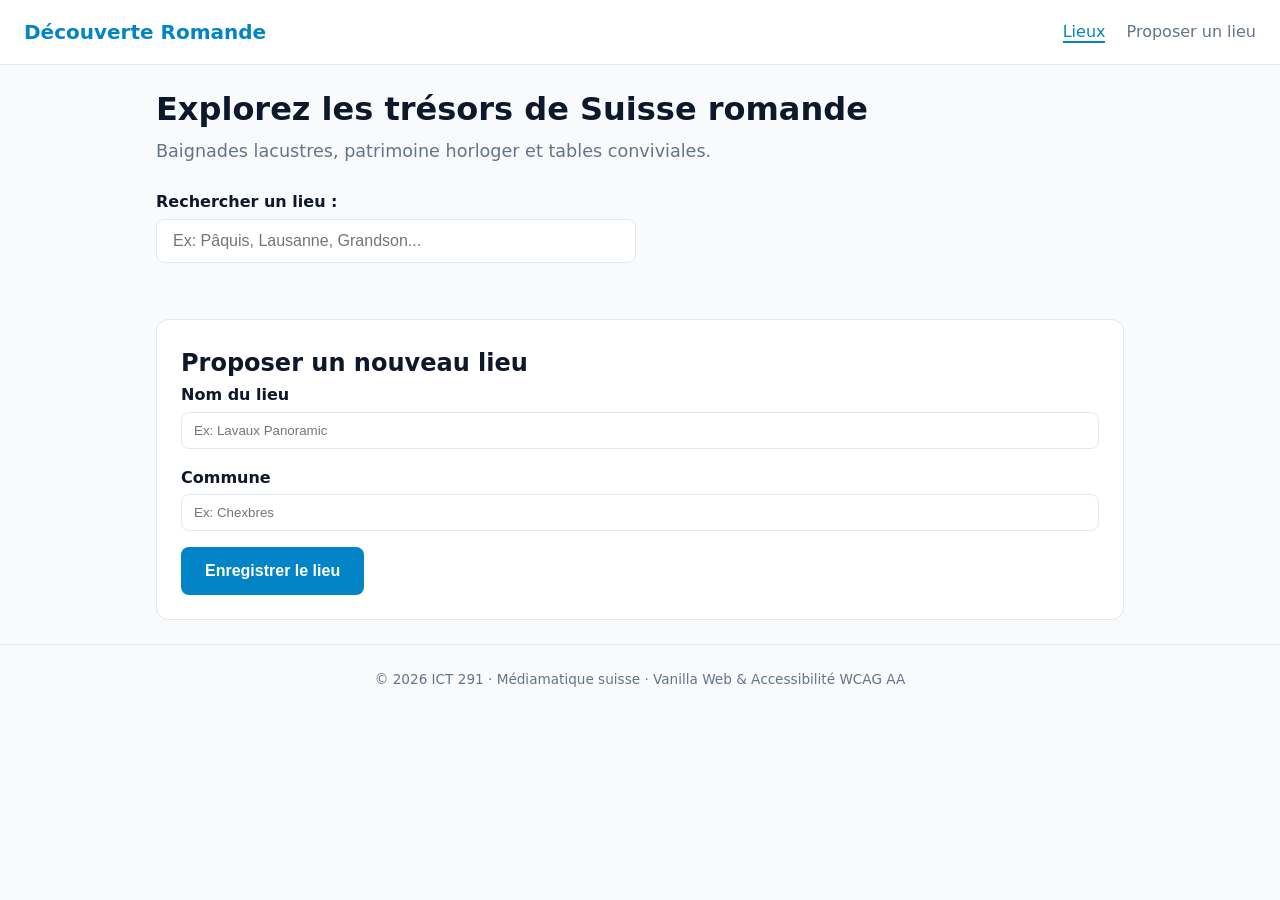
==== inkfinder/e3-1-maquette-en-vrai/depart/index.html @ 5a4d224a "dossier inkfinder avec design intégré et le début du code" ====
<!DOCTYPE html>
<html lang="fr">
<head>
  <meta charset="utf-8">
  <meta name="viewport" content="width=device-width, initial-scale=1">
  <title>Application Découverte Romande — ICT 291</title>
  <link rel="stylesheet" href="style.css">
</head>
<body>
  <header class="header-site">
    <div class="logo">Découverte Romande</div>
    <nav class="nav-site" aria-label="Navigation principale">
      <a href="#liste-cartes" class="lien-nav actif">Lieux</a>
      <a href="#formulaire-section" class="lien-nav">Proposer un lieu</a>
    </nav>
  </header>

  <main class="contenu-principal">
    <section class="hero-section">
      <h1>Explorez les trésors de Suisse romande</h1>
      <p class="hero-intro">Baignades lacustres, patrimoine horloger et tables conviviales.</p>
    </section>

    <!-- Zone de recherche dynamique -->
    <div class="barre-recherche">
      <label for="recherche" class="label-recherche">Rechercher un lieu :</label>
      <input type="search" id="recherche" placeholder="Ex: Pâquis, Lausanne, Grandson..." class="champ-recherche">
      <p id="recherche-vide" class="message-vide" hidden>Aucun résultat ne correspond à votre saisie.</p>
    </div>

    <!-- Conteneur d'injection dynamique JavaScript -->
    <section id="liste-cartes" class="cartes-grille" aria-live="polite">
      <!-- Les cartes de data.json seront injectées ici par js/app.js -->
    </section>

    <!-- Formulaire d'ajout réactif -->
    <section id="formulaire-section" class="section-formulaire">
      <h2>Proposer un nouveau lieu</h2>
      <form id="formulaire-ajout" class="formulaire-propre" novalidate>
        <div class="champ-groupe">
          <label for="champ-nom">Nom du lieu</label>
          <input type="text" id="champ-nom" required minlength="3" placeholder="Ex: Lavaux Panoramic">
        </div>

        <div class="champ-groupe">
          <label for="champ-commune">Commune</label>
          <input type="text" id="champ-commune" required minlength="2" placeholder="Ex: Chexbres">
        </div>

        <p id="erreurs-formulaire" class="alerte-erreur" hidden></p>
        <button type="submit" class="btn-primaire">Enregistrer le lieu</button>
      </form>
    </section>
  </main>

  <footer class="footer-site">
    <p>&copy; 2026 ICT 291 · Médiamatique suisse · Vanilla Web & Accessibilité WCAG AA</p>
  </footer>

  <script src="js/app.js"></script>
</body>
</html>
---- inkfinder/e3-1-maquette-en-vrai/depart/style.css ----
/* Design Tokens — Charte graphique du projet ICT 291 */
:root {
  --color-bg: #f8fafc;
  --color-surface: #ffffff;
  --color-text: #0f172a;
  --color-text-muted: #64748b;
  --color-primary: #0284c7;
  --color-primary-hover: #0369a1;
  --color-border: #e2e8f0;
  --color-error: #b91c1c;
  --color-error-bg: #fef2f2;
  --font-sans: system-ui, -apple-system, BlinkMacSystemFont, "Segoe UI", Roboto, sans-serif;
  --space-1: 4px;
  --space-2: 8px;
  --space-3: 16px;
  --space-4: 24px;
  --space-5: 32px;
  --radius-card: 12px;
  --radius-btn: 8px;
  --shadow-sm: 0 1px 3px rgba(0, 0, 0, 0.08);
  --shadow-hover: 0 10px 15px -3px rgba(0, 0, 0, 0.1);
}

* {
  box-sizing: border-box;
  margin: 0;
  padding: 0;
}

body {
  font-family: var(--font-sans);
  background-color: var(--color-bg);
  color: var(--color-text);
  line-height: 1.6;
}

/* En-tête */
.header-site {
  display: flex;
  justify-content: space-between;
  align-items: center;
  padding: var(--space-3) var(--space-4);
  background-color: var(--color-surface);
  border-bottom: 1px solid var(--color-border);
}

.logo {
  font-size: 1.25rem;
  font-weight: 700;
  color: var(--color-primary);
}

.nav-site .lien-nav {
  margin-left: var(--space-3);
  text-decoration: none;
  color: var(--color-text-muted);
  font-weight: 500;
}

.nav-site .lien-nav.actif {
  color: var(--color-primary);
  border-bottom: 2px solid var(--color-primary);
}

/* Corps principal */
.contenu-principal {
  max-width: 1000px;
  margin: 0 auto;
  padding: var(--space-4) var(--space-3);
}

.hero-section {
  margin-bottom: var(--space-4);
}

.hero-section h1 {
  font-size: 2rem;
  line-height: 1.25;
  margin-bottom: var(--space-2);
}

.hero-intro {
  color: var(--color-text-muted);
  font-size: 1.1rem;
}

/* Barre de recherche */
.barre-recherche {
  margin-bottom: var(--space-4);
}

.label-recherche {
  display: block;
  font-weight: 600;
  margin-bottom: var(--space-1);
}

.champ-recherche {
  width: 100%;
  max-width: 480px;
  padding: 12px var(--space-3);
  font-size: 1rem;
  border: 1px solid var(--color-border);
  border-radius: var(--radius-btn);
  background-color: var(--color-surface);
}

.champ-recherche:focus-visible {
  outline: 2px solid var(--color-primary);
  outline-offset: 2px;
}

/* Grille de cartes Mobile First */
.cartes-grille {
  display: grid;
  grid-template-columns: 1fr;
  gap: var(--space-3);
  margin-bottom: var(--space-5);
}

/* Carte individuelle */
.carte {
  background-color: var(--color-surface);
  border-radius: var(--radius-card);
  padding: var(--space-3);
  border: 1px solid var(--color-border);
  box-shadow: var(--shadow-sm);
  transition: transform 0.2s ease, box-shadow 0.2s ease;
}

.carte:hover {
  transform: translateY(-4px);
  box-shadow: var(--shadow-hover);
}

.carte h3 {
  font-size: 1.25rem;
  margin-bottom: var(--space-1);
  color: var(--color-text);
}

.carte .commune {
  color: var(--color-primary);
  font-weight: 600;
  font-size: 0.9rem;
  margin-bottom: var(--space-2);
}

.carte .description {
  color: var(--color-text-muted);
  font-size: 0.95rem;
  margin-bottom: var(--space-3);
}

.carte .meta {
  display: flex;
  justify-content: space-between;
  align-items: center;
  border-top: 1px solid var(--color-border);
  padding-top: var(--space-2);
}

.badge {
  padding: 4px 8px;
  border-radius: 4px;
  font-size: 0.8rem;
  font-weight: 600;
}

.badge.ouvert { background: #dcfce7; color: #166534; }
.badge.ferme { background: #fee2e2; color: #991b1b; }

/* Responsive : 2 colonnes dès 640px, 3 colonnes dès 960px */
@media (min-width: 640px) {
  .cartes-grille {
    grid-template-columns: repeat(2, 1fr);
  }
}

@media (min-width: 960px) {
  .cartes-grille {
    grid-template-columns: repeat(3, 1fr);
  }
}

/* Respect de la sensibilité au mouvement */
@media (prefers-reduced-motion: reduce) {
  *, *::before, *::after {
    animation-duration: 0.01ms !important;
    transition-duration: 0.01ms !important;
    transform: none !important;
  }
}

/* Formulaire */
.section-formulaire {
  background: var(--color-surface);
  border-radius: var(--radius-card);
  padding: var(--space-4);
  border: 1px solid var(--color-border);
}

.champ-groupe {
  margin-bottom: var(--space-3);
}

.champ-groupe label {
  display: block;
  font-weight: 600;
  margin-bottom: var(--space-1);
}

.champ-groupe input {
  width: 100%;
  padding: 10px 12px;
  border: 1px solid var(--color-border);
  border-radius: var(--radius-btn);
}

.btn-primaire {
  background-color: var(--color-primary);
  color: white;
  border: none;
  padding: 12px 24px;
  border-radius: var(--radius-btn);
  font-weight: 600;
  font-size: 1rem;
  cursor: pointer;
  min-height: 48px;
}

.btn-primaire:hover {
  background-color: var(--color-primary-hover);
}

.alerte-erreur {
  background-color: var(--color-error-bg);
  color: var(--color-error);
  padding: var(--space-2);
  border-radius: var(--radius-btn);
  margin-bottom: var(--space-3);
  font-weight: 600;
}

.footer-site {
  text-align: center;
  padding: var(--space-4);
  color: var(--color-text-muted);
  font-size: 0.85rem;
  border-top: 1px solid var(--color-border);
}
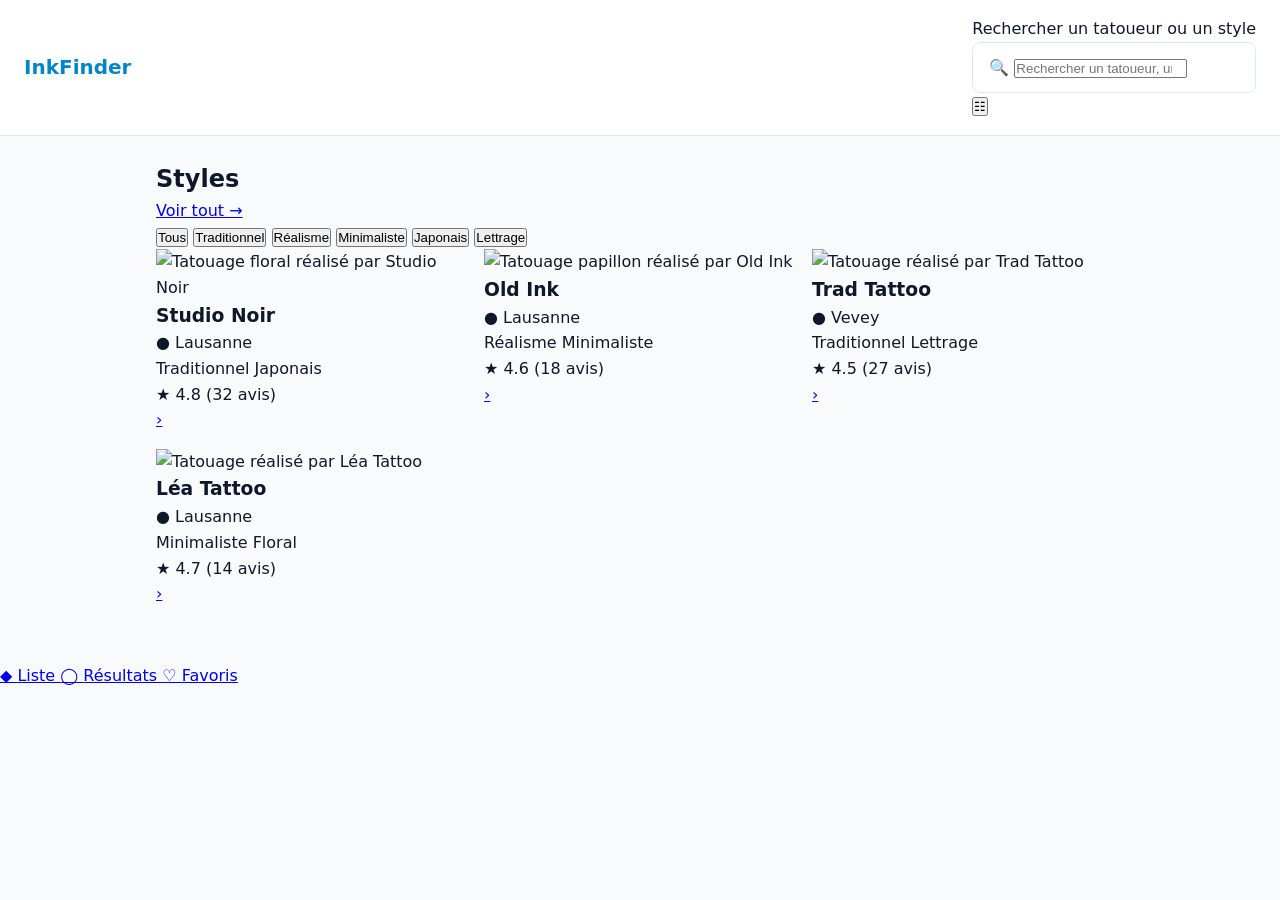
==== commit aba5f78b: "création du html d'inkfinder" ====
--- a/inkfinder/e3-1-maquette-en-vrai/depart/index.html
+++ b/inkfinder/e3-1-maquette-en-vrai/depart/index.html
@@ -1,62 +1,353 @@
 <!DOCTYPE html>
 <html lang="fr">
+
 <head>
-  <meta charset="utf-8">
-  <meta name="viewport" content="width=device-width, initial-scale=1">
-  <title>Application Découverte Romande — ICT 291</title>
+  <meta charset="UTF-8">
+  <meta name="viewport" content="width=device-width, initial-scale=1.0">
+
+  <title>InkFinder</title>
+
   <link rel="stylesheet" href="style.css">
 </head>
+
 <body>
-  <header class="header-site">
-    <div class="logo">Découverte Romande</div>
-    <nav class="nav-site" aria-label="Navigation principale">
-      <a href="#liste-cartes" class="lien-nav actif">Lieux</a>
-      <a href="#formulaire-section" class="lien-nav">Proposer un lieu</a>
+
+  <div class="app">
+
+    <!-- EN-TÊTE -->
+    <header class="header-site">
+
+      <h1 class="logo">InkFinder</h1>
+
+      <!-- Recherche -->
+      <div class="recherche">
+
+        <label for="recherche-tatoueur" class="visually-hidden">
+          Rechercher un tatoueur ou un style
+        </label>
+
+        <div class="champ-recherche">
+
+          <span class="icone-recherche" aria-hidden="true">
+            🔍
+          </span>
+
+          <input
+            type="search"
+            id="recherche-tatoueur"
+            placeholder="Rechercher un tatoueur, un style..."
+          >
+
+        </div>
+
+        <button class="bouton-filtre" type="button" aria-label="Ouvrir les filtres">
+          ☷
+        </button>
+
+      </div>
+
+    </header>
+
+
+    <main class="contenu-principal">
+
+      <!-- STYLES -->
+      <section class="section-styles" aria-labelledby="titre-styles">
+
+        <div class="titre-section">
+
+          <h2 id="titre-styles">Styles</h2>
+
+          <a href="#" class="voir-tout">
+            Voir tout →
+          </a>
+
+        </div>
+
+
+        <div class="liste-styles">
+
+          <button class="style-bouton actif" type="button">
+            Tous
+          </button>
+
+          <button class="style-bouton" type="button">
+            Traditionnel
+          </button>
+
+          <button class="style-bouton" type="button">
+            Réalisme
+          </button>
+
+          <button class="style-bouton" type="button">
+            Minimaliste
+          </button>
+
+          <button class="style-bouton" type="button">
+            Japonais
+          </button>
+
+          <button class="style-bouton" type="button">
+            Lettrage
+          </button>
+
+        </div>
+
+      </section>
+
+
+      <!-- LISTE DES TATOUEURS -->
+      <section
+        class="cartes-grille"
+        aria-label="Liste des tatoueurs"
+      >
+
+
+        <!-- CARTE 1 -->
+        <article class="carte-tatoueur">
+
+          <img
+            src="images/studio-noir.jpg"
+            alt="Tatouage floral réalisé par Studio Noir"
+            class="image-tatoueur"
+          >
+
+          <div class="infos-tatoueur">
+
+            <h3>Studio Noir</h3>
+
+            <p class="localisation">
+              <span aria-hidden="true">●</span>
+              Lausanne
+            </p>
+
+            <div class="tags">
+
+              <span class="tag">
+                Traditionnel
+              </span>
+
+              <span class="tag">
+                Japonais
+              </span>
+
+            </div>
+
+            <p class="note">
+              <span class="etoile" aria-hidden="true">★</span>
+              4.8
+              <span class="avis">(32 avis)</span>
+            </p>
+
+          </div>
+
+          <a
+            href="#"
+            class="ouvrir-profil"
+            aria-label="Voir le profil de Studio Noir"
+          >
+            ›
+          </a>
+
+        </article>
+
+
+        <!-- CARTE 2 -->
+        <article class="carte-tatoueur">
+
+          <img
+            src="images/old-ink.jpg"
+            alt="Tatouage papillon réalisé par Old Ink"
+            class="image-tatoueur"
+          >
+
+          <div class="infos-tatoueur">
+
+            <h3>Old Ink</h3>
+
+            <p class="localisation">
+              <span aria-hidden="true">●</span>
+              Lausanne
+            </p>
+
+            <div class="tags">
+
+              <span class="tag">
+                Réalisme
+              </span>
+
+              <span class="tag">
+                Minimaliste
+              </span>
+
+            </div>
+
+            <p class="note">
+              <span class="etoile" aria-hidden="true">★</span>
+              4.6
+              <span class="avis">(18 avis)</span>
+            </p>
+
+          </div>
+
+          <a
+            href="#"
+            class="ouvrir-profil"
+            aria-label="Voir le profil de Old Ink"
+          >
+            ›
+          </a>
+
+        </article>
+
+
+        <!-- CARTE 3 -->
+        <article class="carte-tatoueur">
+
+          <img
+            src="images/trad-tattoo.jpg"
+            alt="Tatouage réalisé par Trad Tattoo"
+            class="image-tatoueur"
+          >
+
+          <div class="infos-tatoueur">
+
+            <h3>Trad Tattoo</h3>
+
+            <p class="localisation">
+              <span aria-hidden="true">●</span>
+              Vevey
+            </p>
+
+            <div class="tags">
+
+              <span class="tag">
+                Traditionnel
+              </span>
+
+              <span class="tag">
+                Lettrage
+              </span>
+
+            </div>
+
+            <p class="note">
+              <span class="etoile" aria-hidden="true">★</span>
+              4.5
+              <span class="avis">(27 avis)</span>
+            </p>
+
+          </div>
+
+          <a
+            href="#"
+            class="ouvrir-profil"
+            aria-label="Voir le profil de Trad Tattoo"
+          >
+            ›
+          </a>
+
+        </article>
+
+
+        <!-- CARTE 4 -->
+        <article class="carte-tatoueur">
+
+          <img
+            src="images/lea-tattoo.jpg"
+            alt="Tatouage réalisé par Léa Tattoo"
+            class="image-tatoueur"
+          >
+
+          <div class="infos-tatoueur">
+
+            <h3>Léa Tattoo</h3>
+
+            <p class="localisation">
+              <span aria-hidden="true">●</span>
+              Lausanne
+            </p>
+
+            <div class="tags">
+
+              <span class="tag">
+                Minimaliste
+              </span>
+
+              <span class="tag">
+                Floral
+              </span>
+
+            </div>
+
+            <p class="note">
+              <span class="etoile" aria-hidden="true">★</span>
+              4.7
+              <span class="avis">(14 avis)</span>
+            </p>
+
+          </div>
+
+          <a
+            href="#"
+            class="ouvrir-profil"
+            aria-label="Voir le profil de Léa Tattoo"
+          >
+            ›
+          </a>
+
+        </article>
+
+      </section>
+
+    </main>
+
+
+    <!-- NAVIGATION PRINCIPALE -->
+    <nav class="navigation-principale" aria-label="Navigation principale">
+
+      <a href="#" class="navigation-lien actif">
+
+        <span class="navigation-icone" aria-hidden="true">
+          ◆
+        </span>
+
+        <span>
+          Liste
+        </span>
+
+      </a>
+
+
+      <a href="#" class="navigation-lien">
+
+        <span class="navigation-icone" aria-hidden="true">
+          ◯
+        </span>
+
+        <span>
+          Résultats
+        </span>
+
+      </a>
+
+
+      <a href="#" class="navigation-lien">
+
+        <span class="navigation-icone" aria-hidden="true">
+          ♡
+        </span>
+
+        <span>
+          Favoris
+        </span>
+
+      </a>
+
     </nav>
-  </header>
-
-  <main class="contenu-principal">
-    <section class="hero-section">
-      <h1>Explorez les trésors de Suisse romande</h1>
-      <p class="hero-intro">Baignades lacustres, patrimoine horloger et tables conviviales.</p>
-    </section>
-
-    <!-- Zone de recherche dynamique -->
-    <div class="barre-recherche">
-      <label for="recherche" class="label-recherche">Rechercher un lieu :</label>
-      <input type="search" id="recherche" placeholder="Ex: Pâquis, Lausanne, Grandson..." class="champ-recherche">
-      <p id="recherche-vide" class="message-vide" hidden>Aucun résultat ne correspond à votre saisie.</p>
-    </div>
-
-    <!-- Conteneur d'injection dynamique JavaScript -->
-    <section id="liste-cartes" class="cartes-grille" aria-live="polite">
-      <!-- Les cartes de data.json seront injectées ici par js/app.js -->
-    </section>
-
-    <!-- Formulaire d'ajout réactif -->
-    <section id="formulaire-section" class="section-formulaire">
-      <h2>Proposer un nouveau lieu</h2>
-      <form id="formulaire-ajout" class="formulaire-propre" novalidate>
-        <div class="champ-groupe">
-          <label for="champ-nom">Nom du lieu</label>
-          <input type="text" id="champ-nom" required minlength="3" placeholder="Ex: Lavaux Panoramic">
-        </div>
-
-        <div class="champ-groupe">
-          <label for="champ-commune">Commune</label>
-          <input type="text" id="champ-commune" required minlength="2" placeholder="Ex: Chexbres">
-        </div>
-
-        <p id="erreurs-formulaire" class="alerte-erreur" hidden></p>
-        <button type="submit" class="btn-primaire">Enregistrer le lieu</button>
-      </form>
-    </section>
-  </main>
-
-  <footer class="footer-site">
-    <p>&copy; 2026 ICT 291 · Médiamatique suisse · Vanilla Web & Accessibilité WCAG AA</p>
-  </footer>
-
-  <script src="js/app.js"></script>
+
+  </div>
+
 </body>
+
 </html>
